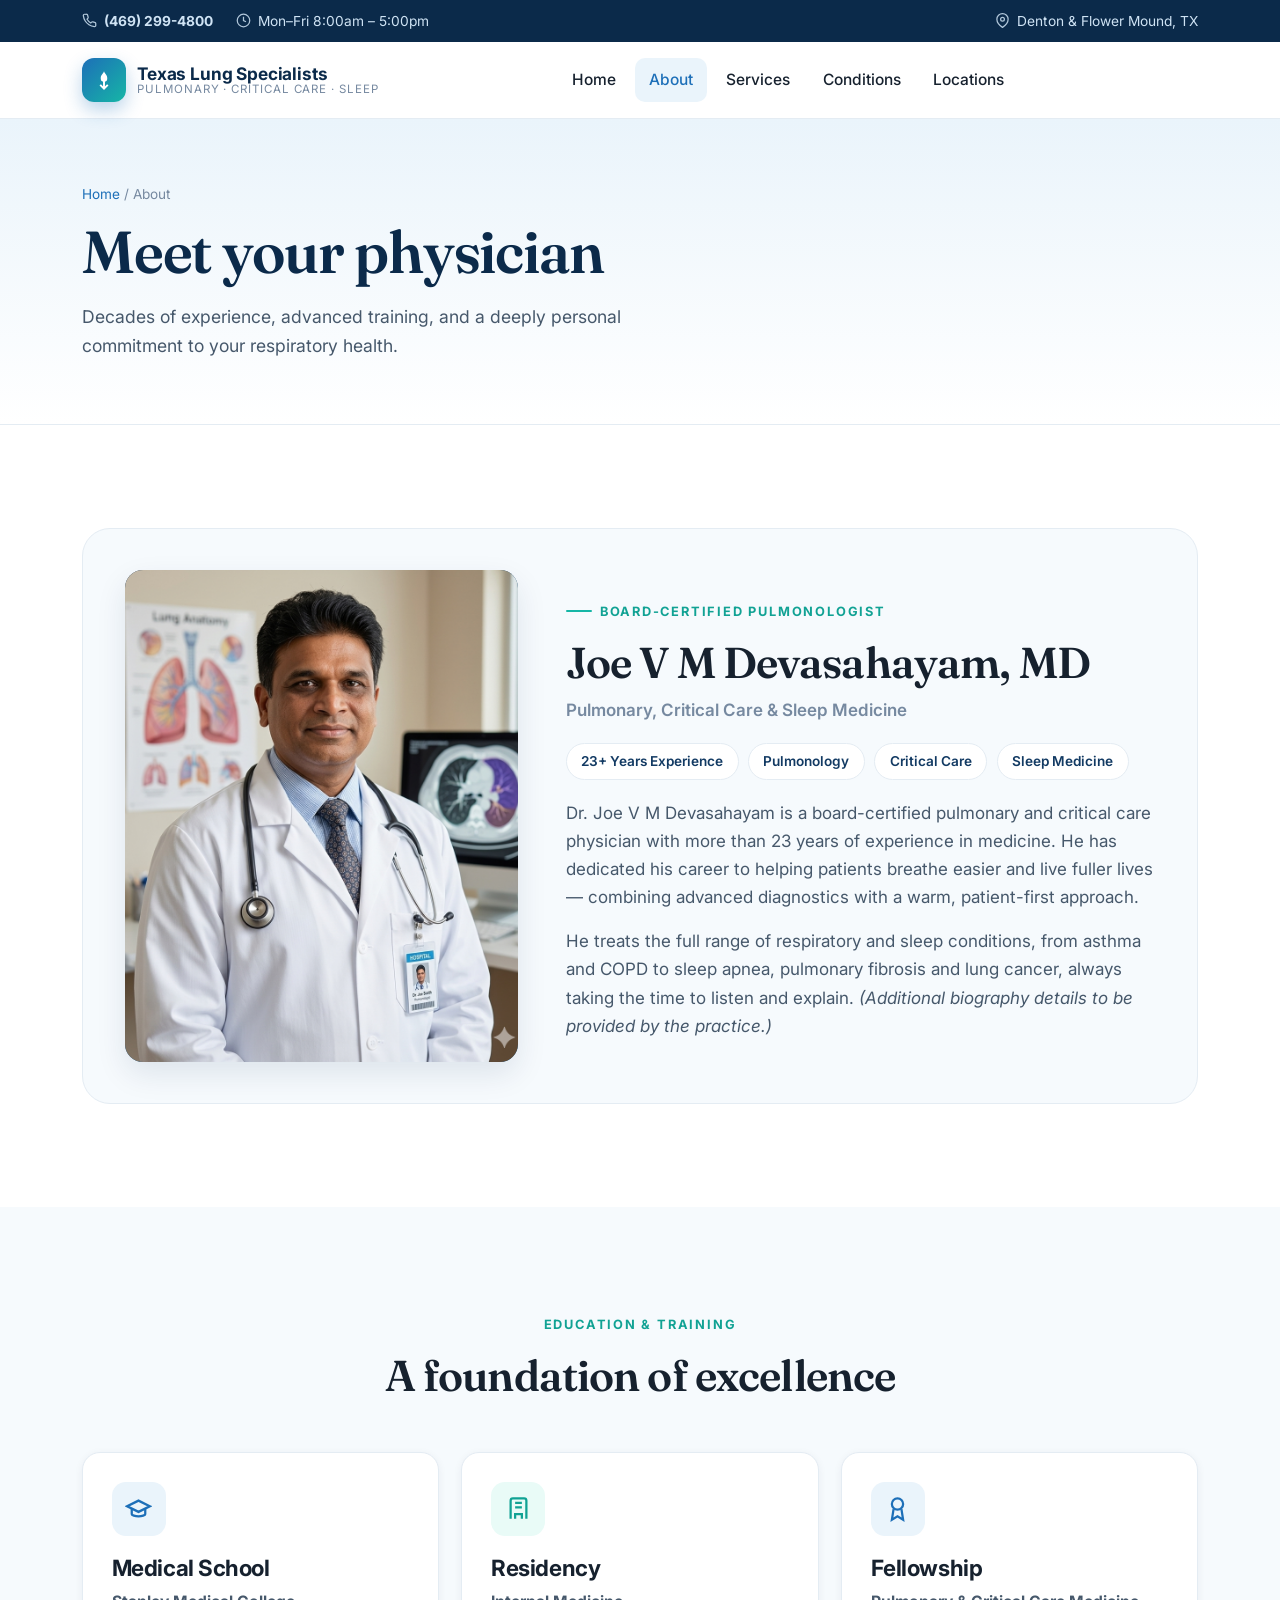
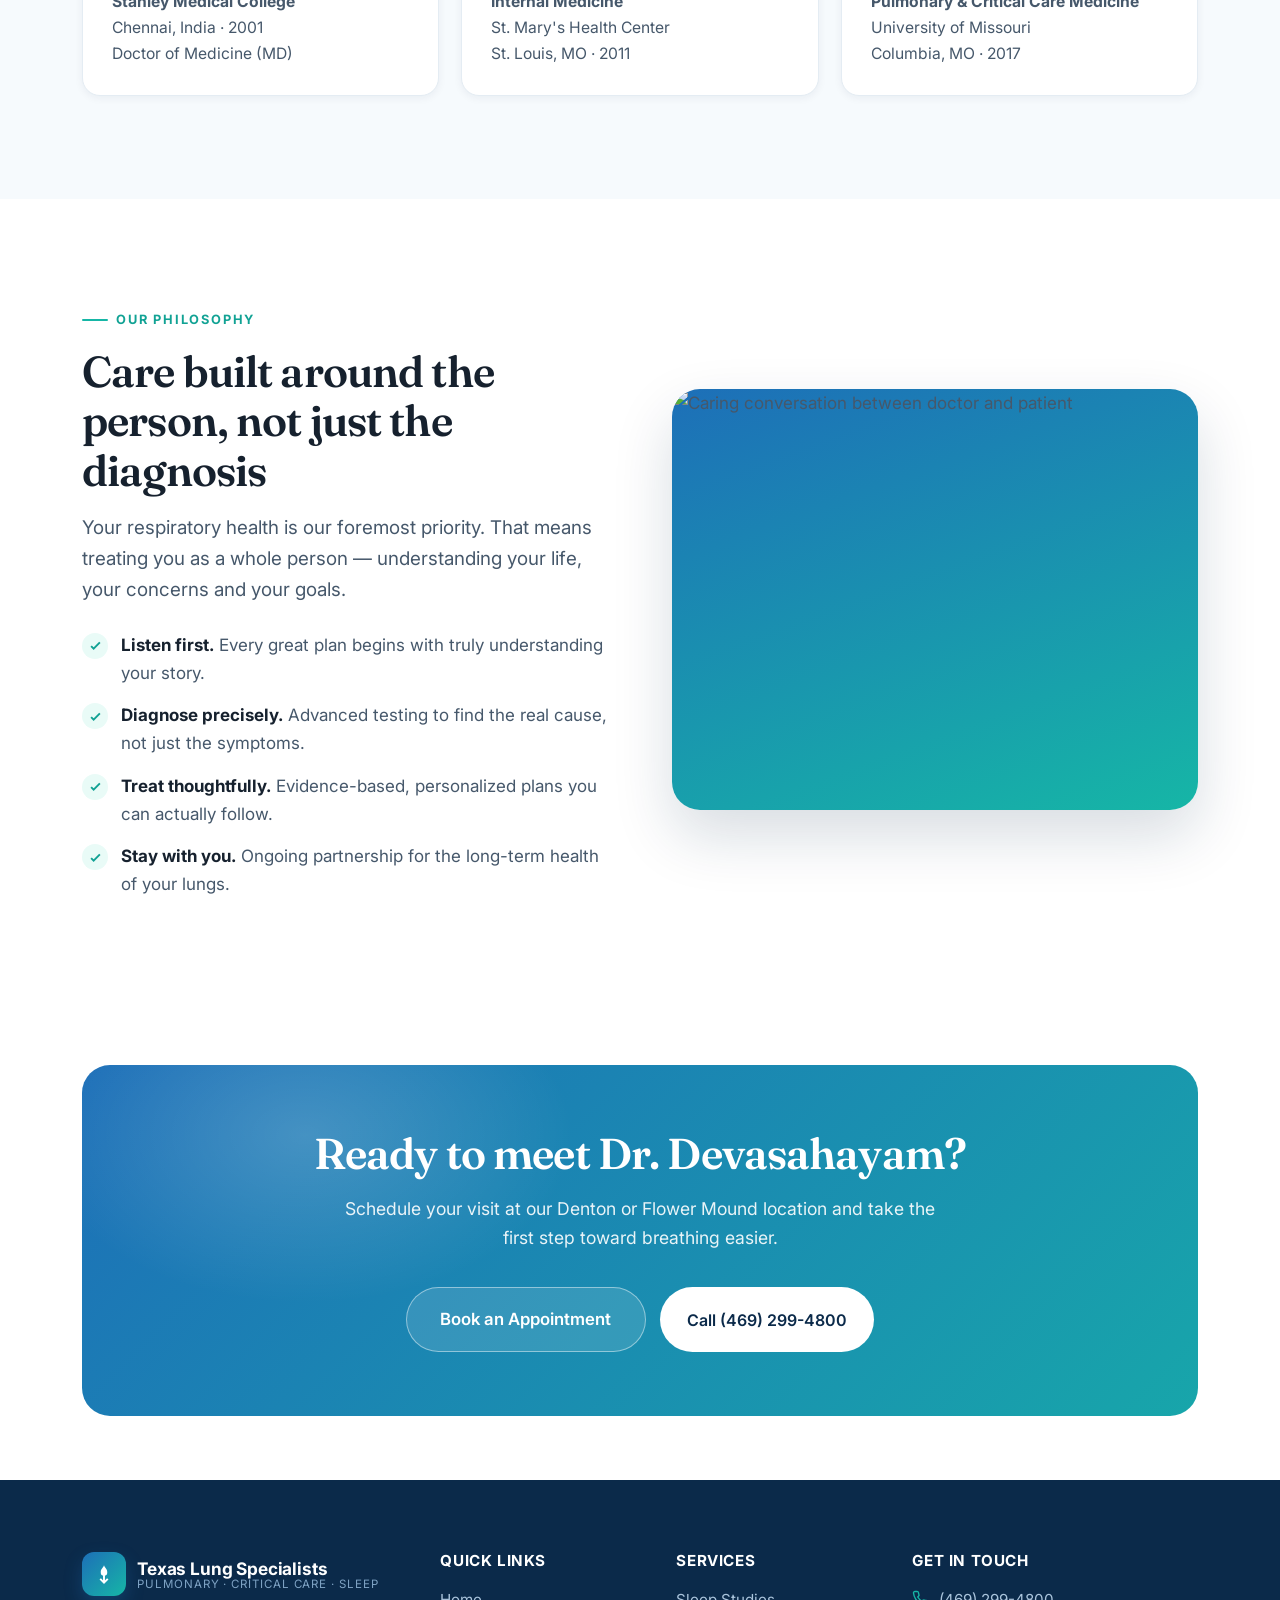
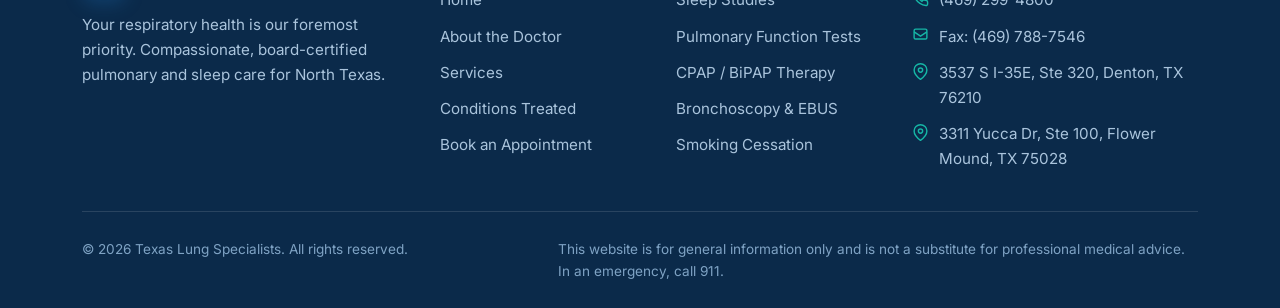
==== about.html @ 9a5e220c "Initial commit: Texas Lung Specialists website Static marketing site (home, about, services, contact" ====
<!DOCTYPE html>
<html lang="en">
<head>
<meta charset="UTF-8">
<meta name="viewport" content="width=device-width, initial-scale=1.0">
<title>About Dr. Joe V M Devasahayam | Texas Lung Specialists</title>
<meta name="description" content="Meet Dr. Joe V M Devasahayam, MD — a board-certified pulmonary and critical care physician with 23+ years of experience serving Denton and Flower Mound, TX.">
<link rel="preconnect" href="https://fonts.googleapis.com">
<link rel="preconnect" href="https://fonts.gstatic.com" crossorigin>
<link href="https://fonts.googleapis.com/css2?family=Fraunces:opsz,wght@9..144,500;9..144,600;9..144,700&family=Inter:wght@400;500;600;700&display=swap" rel="stylesheet">
<link rel="stylesheet" href="css/styles.css">
<link rel="icon" href="data:image/svg+xml,%3Csvg xmlns='http://www.w3.org/2000/svg' viewBox='0 0 32 32'%3E%3Crect width='32' height='32' rx='8' fill='%231d6fb8'/%3E%3Cpath d='M16 7c-1 3-4 4-4 8a4 4 0 0 0 8 0c0-4-3-5-4-8z' fill='white'/%3E%3C/svg%3E">
</head>
<body>

<!-- TOP BAR -->
<div class="topbar">
  <div class="container">
    <div class="tb-group">
      <a class="tb-item" href="tel:4692994800"><svg viewBox="0 0 24 24" fill="none" stroke="currentColor" stroke-width="2"><path d="M22 16.92v3a2 2 0 0 1-2.18 2 19.79 19.79 0 0 1-8.63-3.07 19.5 19.5 0 0 1-6-6 19.79 19.79 0 0 1-3.07-8.67A2 2 0 0 1 4.11 2h3a2 2 0 0 1 2 1.72c.13.96.36 1.9.7 2.81a2 2 0 0 1-.45 2.11L8.09 9.91a16 16 0 0 0 6 6l1.27-1.27a2 2 0 0 1 2.11-.45c.91.34 1.85.57 2.81.7A2 2 0 0 1 22 16.92z"/></svg><strong>(469) 299-4800</strong></a>
      <span class="tb-item tb-group secondary"><svg viewBox="0 0 24 24" fill="none" stroke="currentColor" stroke-width="2"><circle cx="12" cy="12" r="10"/><path d="M12 6v6l4 2"/></svg> Mon–Fri 8:00am – 5:00pm</span>
    </div>
    <div class="tb-group secondary">
      <span class="tb-item"><svg viewBox="0 0 24 24" fill="none" stroke="currentColor" stroke-width="2"><path d="M21 10c0 7-9 13-9 13s-9-6-9-13a9 9 0 0 1 18 0z"/><circle cx="12" cy="10" r="3"/></svg> Denton &amp; Flower Mound, TX</span>
    </div>
  </div>
</div>

<!-- HEADER -->
<header class="header" id="header">
  <div class="container nav">
    <a class="brand" href="index.html">
      <span class="brand-mark"><svg viewBox="0 0 24 24" fill="none" stroke="white" stroke-width="1.8"><path d="M12 4c-.8 2.5-3 3.2-3 6.5a3 3 0 0 0 6 0C15 7.2 12.8 6.5 12 4z" fill="white" stroke="none"/><path d="M12 13v7M8.5 16.5l3.5 3.5 3.5-3.5"/></svg></span>
      <span class="brand-text"><strong>Texas Lung Specialists</strong><span>Pulmonary · Critical Care · Sleep</span></span>
    </a>
    <nav class="nav-links" id="navLinks">
      <a href="index.html">Home</a>
      <a href="about.html" class="active">About</a>
      <a href="services.html">Services</a>
      <a href="services.html#conditions">Conditions</a>
      <a href="contact.html">Locations</a>
    </nav>
    <div class="nav-cta">
      <button class="nav-toggle" id="navToggle" aria-label="Menu"><span></span></button>
    </div>
  </div>
</header>

<!-- PAGE HERO -->
<section class="page-hero">
  <div class="container">
    <div class="crumbs"><a href="index.html">Home</a> / About</div>
    <h1>Meet your physician</h1>
    <p>Decades of experience, advanced training, and a deeply personal commitment to your respiratory health.</p>
  </div>
</section>

<!-- DOCTOR PROFILE -->
<section>
  <div class="container">
    <div class="doc-card reveal">
      <div class="doc-photo">
        <img src="assets/Dr.Joe.png" alt="Dr. Joe V M Devasahayam, MD" style="object-position:50% 18%">
      </div>
      <div>
        <span class="eyebrow">Board-Certified Pulmonologist</span>
        <h2>Joe V M Devasahayam, MD</h2>
        <p style="margin-top:.5rem;color:var(--muted);font-weight:600">Pulmonary, Critical Care &amp; Sleep Medicine</p>
        <div class="doc-cred">
          <span class="pill">23+ Years Experience</span>
          <span class="pill">Pulmonology</span>
          <span class="pill">Critical Care</span>
          <span class="pill">Sleep Medicine</span>
        </div>
        <p>Dr. Joe V M Devasahayam is a board-certified pulmonary and critical care physician with more than 23 years of experience in medicine. He has dedicated his career to helping patients breathe easier and live fuller lives — combining advanced diagnostics with a warm, patient-first approach.</p>
        <p style="margin-top:1rem">He treats the full range of respiratory and sleep conditions, from asthma and COPD to sleep apnea, pulmonary fibrosis and lung cancer, always taking the time to listen and explain. <em>(Additional biography details to be provided by the practice.)</em></p>
      </div>
    </div>
  </div>
</section>

<!-- EDUCATION & TRAINING -->
<section style="background:var(--cloud)">
  <div class="container">
    <div class="section-head center reveal">
      <span class="eyebrow">Education &amp; Training</span>
      <h2>A foundation of excellence</h2>
    </div>
    <div class="grid grid-3">
      <div class="card reveal">
        <span class="ico"><svg viewBox="0 0 24 24" fill="none" stroke="currentColor" stroke-width="2"><path d="M22 10L12 5 2 10l10 5 10-5z"/><path d="M6 12v5c0 1 3 2 6 2s6-1 6-2v-5"/></svg></span>
        <h3>Medical School</h3>
        <p><b>Stanley Medical College</b><br>Chennai, India · 2001<br>Doctor of Medicine (MD)</p>
      </div>
      <div class="card reveal" data-delay="1">
        <span class="ico teal"><svg viewBox="0 0 24 24" fill="none" stroke="currentColor" stroke-width="2"><path d="M19 21V5a2 2 0 0 0-2-2H7a2 2 0 0 0-2 2v16M9 21v-4h6v4"/><path d="M9 7h6M9 11h6"/></svg></span>
        <h3>Residency</h3>
        <p><b>Internal Medicine</b><br>St. Mary's Health Center<br>St. Louis, MO · 2011</p>
      </div>
      <div class="card reveal" data-delay="2">
        <span class="ico"><svg viewBox="0 0 24 24" fill="none" stroke="currentColor" stroke-width="2"><circle cx="12" cy="8" r="5"/><path d="M8.5 12.5L7 22l5-3 5 3-1.5-9.5"/></svg></span>
        <h3>Fellowship</h3>
        <p><b>Pulmonary &amp; Critical Care Medicine</b><br>University of Missouri<br>Columbia, MO · 2017</p>
      </div>
    </div>
  </div>
</section>

<!-- PHILOSOPHY -->
<section>
  <div class="container split">
    <div class="reveal">
      <span class="eyebrow">Our Philosophy</span>
      <h2>Care built around the person, not just the diagnosis</h2>
      <p class="lede" style="margin-top:1rem">Your respiratory health is our foremost priority. That means treating you as a whole person — understanding your life, your concerns and your goals.</p>
      <ul class="checklist">
        <li><span class="tick"><svg viewBox="0 0 24 24" fill="none" stroke="currentColor" stroke-width="3"><path d="M5 13l4 4L19 7"/></svg></span><div><b>Listen first.</b> Every great plan begins with truly understanding your story.</div></li>
        <li><span class="tick"><svg viewBox="0 0 24 24" fill="none" stroke="currentColor" stroke-width="3"><path d="M5 13l4 4L19 7"/></svg></span><div><b>Diagnose precisely.</b> Advanced testing to find the real cause, not just the symptoms.</div></li>
        <li><span class="tick"><svg viewBox="0 0 24 24" fill="none" stroke="currentColor" stroke-width="3"><path d="M5 13l4 4L19 7"/></svg></span><div><b>Treat thoughtfully.</b> Evidence-based, personalized plans you can actually follow.</div></li>
        <li><span class="tick"><svg viewBox="0 0 24 24" fill="none" stroke="currentColor" stroke-width="3"><path d="M5 13l4 4L19 7"/></svg></span><div><b>Stay with you.</b> Ongoing partnership for the long-term health of your lungs.</div></li>
      </ul>
    </div>
    <div class="reveal" data-delay="1">
      <div class="media-frame">
        <!-- PLACEHOLDER: warm clinic / doctor-patient photo -->
        <img src="https://images.unsplash.com/photo-1666214280557-f1b5022eb634?auto=format&fit=crop&w=900&q=80" alt="Caring conversation between doctor and patient">
      </div>
    </div>
  </div>
</section>

<!-- CTA -->
<section class="section-tight">
  <div class="container">
    <div class="cta-band reveal">
      <h2>Ready to meet Dr. Devasahayam?</h2>
      <p>Schedule your visit at our Denton or Flower Mound location and take the first step toward breathing easier.</p>
      <div class="hero-actions">
        <a href="contact.html" class="btn btn-ghost btn-lg">Book an Appointment</a>
        <a href="tel:4692994800" class="btn" style="background:#fff;color:var(--navy)">Call (469) 299-4800</a>
      </div>
    </div>
  </div>
</section>

<!-- FOOTER -->
<footer class="footer">
  <div class="container">
    <div class="footer-grid">
      <div class="foot-about">
        <a class="brand" href="index.html"><span class="brand-mark"><svg viewBox="0 0 24 24" fill="none" stroke="white" stroke-width="1.8"><path d="M12 4c-.8 2.5-3 3.2-3 6.5a3 3 0 0 0 6 0C15 7.2 12.8 6.5 12 4z" fill="white" stroke="none"/><path d="M12 13v7M8.5 16.5l3.5 3.5 3.5-3.5"/></svg></span><span class="brand-text"><strong>Texas Lung Specialists</strong><span>Pulmonary · Critical Care · Sleep</span></span></a>
        <p>Your respiratory health is our foremost priority. Compassionate, board-certified pulmonary and sleep care for North Texas.</p>
      </div>
      <div><h4>Quick Links</h4><ul><li><a href="index.html">Home</a></li><li><a href="about.html">About the Doctor</a></li><li><a href="services.html">Services</a></li><li><a href="services.html#conditions">Conditions Treated</a></li><li><a href="contact.html">Book an Appointment</a></li></ul></div>
      <div><h4>Services</h4><ul><li><a href="services.html">Sleep Studies</a></li><li><a href="services.html">Pulmonary Function Tests</a></li><li><a href="services.html">CPAP / BiPAP Therapy</a></li><li><a href="services.html">Bronchoscopy &amp; EBUS</a></li><li><a href="services.html">Smoking Cessation</a></li></ul></div>
      <div><h4>Get In Touch</h4><ul class="foot-contact">
        <li><svg viewBox="0 0 24 24" fill="none" stroke="currentColor" stroke-width="2"><path d="M22 16.92v3a2 2 0 0 1-2.18 2 19.79 19.79 0 0 1-8.63-3.07 19.5 19.5 0 0 1-6-6 19.79 19.79 0 0 1-3.07-8.67A2 2 0 0 1 4.11 2h3a2 2 0 0 1 2 1.72c.13.96.36 1.9.7 2.81a2 2 0 0 1-.45 2.11L8.09 9.91a16 16 0 0 0 6 6l1.27-1.27a2 2 0 0 1 2.11-.45c.91.34 1.85.57 2.81.7A2 2 0 0 1 22 16.92z"/></svg> <a href="tel:4692994800">(469) 299-4800</a></li>
        <li><svg viewBox="0 0 24 24" fill="none" stroke="currentColor" stroke-width="2"><rect x="3" y="3" width="18" height="14" rx="2"/><path d="M3 7l9 6 9-6"/></svg> Fax: (469) 788-7546</li>
        <li><svg viewBox="0 0 24 24" fill="none" stroke="currentColor" stroke-width="2"><path d="M21 10c0 7-9 13-9 13s-9-6-9-13a9 9 0 0 1 18 0z"/><circle cx="12" cy="10" r="3"/></svg> 3537 S I-35E, Ste 320, Denton, TX 76210</li>
        <li><svg viewBox="0 0 24 24" fill="none" stroke="currentColor" stroke-width="2"><path d="M21 10c0 7-9 13-9 13s-9-6-9-13a9 9 0 0 1 18 0z"/><circle cx="12" cy="10" r="3"/></svg> 3311 Yucca Dr, Ste 100, Flower Mound, TX 75028</li>
      </ul></div>
    </div>
    <div class="footer-bottom">
      <span>© 2026 Texas Lung Specialists. All rights reserved.</span>
      <span class="disc">This website is for general information only and is not a substitute for professional medical advice. In an emergency, call 911.</span>
    </div>
  </div>
</footer>

<script src="js/main.js"></script>
</body>
</html>
---- css/styles.css ----
/* ============================================================
   Texas Lung Specialists — Design System
   A calm, professional, modern medical theme.
   ============================================================ */

/* ---------- Design Tokens ---------- */
:root {
  /* Brand palette — calming clinical blues + fresh teal accent */
  --navy:       #0b2a4a;
  --navy-700:   #123a63;
  --blue:       #1d6fb8;
  --blue-600:   #2a86d6;
  --teal:       #16b6a6;
  --teal-600:   #11a294;
  --sky:        #eaf4fb;
  --sky-200:    #d6e9f7;
  --mint:       #e9fbf7;

  --ink:        #16212e;
  --body:       #46586b;
  --muted:      #7689a0;
  --line:       #e4ecf3;
  --white:      #ffffff;
  --cloud:      #f6fafd;

  --gold:       #f5a623;

  /* Effects */
  --shadow-sm:  0 2px 8px rgba(11, 42, 74, .06);
  --shadow:     0 12px 30px rgba(11, 42, 74, .10);
  --shadow-lg:  0 26px 60px rgba(11, 42, 74, .16);
  --radius:     18px;
  --radius-sm:  12px;
  --radius-lg:  28px;

  --container:  1180px;
  --gap:        clamp(1.5rem, 4vw, 3rem);

  --font:       'Inter', -apple-system, BlinkMacSystemFont, 'Segoe UI', Roboto, sans-serif;
  --display:    'Fraunces', 'Inter', Georgia, serif;
}

/* ---------- Reset ---------- */
*, *::before, *::after { box-sizing: border-box; margin: 0; padding: 0; }
html { scroll-behavior: smooth; -webkit-text-size-adjust: 100%; }
body {
  font-family: var(--font);
  color: var(--body);
  background: var(--white);
  line-height: 1.65;
  font-size: 17px;
  overflow-x: hidden;
}
img { max-width: 100%; display: block; }
a { color: var(--blue); text-decoration: none; transition: color .2s ease; }
a:hover { color: var(--teal-600); }
ul { list-style: none; }
button { font-family: inherit; cursor: pointer; border: none; }

h1, h2, h3, h4 { color: var(--ink); line-height: 1.15; font-weight: 700; letter-spacing: -.02em; }
h1 { font-family: var(--display); font-size: clamp(2.3rem, 5.2vw, 3.7rem); font-weight: 600; }
h2 { font-family: var(--display); font-size: clamp(1.8rem, 3.8vw, 2.7rem); font-weight: 600; }
h3 { font-size: clamp(1.15rem, 2vw, 1.4rem); }

/* ---------- Layout ---------- */
.container { width: 100%; max-width: var(--container); margin-inline: auto; padding-inline: clamp(1.2rem, 4vw, 2rem); }
section { padding: clamp(3.5rem, 8vw, 6.5rem) 0; }
.section-tight { padding: clamp(2.5rem, 5vw, 4rem) 0; }

.eyebrow {
  display: inline-flex; align-items: center; gap: .5rem;
  font-size: .8rem; font-weight: 700; letter-spacing: .14em; text-transform: uppercase;
  color: var(--teal-600); margin-bottom: 1rem;
}
.eyebrow::before { content: ""; width: 26px; height: 2px; background: var(--teal); border-radius: 2px; }

.section-head { max-width: 720px; margin-bottom: clamp(2rem, 4vw, 3.2rem); }
.section-head.center { margin-inline: auto; text-align: center; }
.section-head.center .eyebrow::before { display: none; }
.section-head p { margin-top: 1rem; color: var(--muted); font-size: 1.08rem; }

.lede { font-size: 1.18rem; color: var(--body); }

/* ---------- Buttons ---------- */
.btn {
  display: inline-flex; align-items: center; justify-content: center; gap: .6rem;
  padding: .95rem 1.7rem; border-radius: 999px; font-weight: 600; font-size: 1rem;
  transition: transform .2s ease, box-shadow .25s ease, background .25s ease; white-space: nowrap;
}
.btn svg { width: 19px; height: 19px; }
.btn-primary { background: linear-gradient(135deg, var(--blue) 0%, var(--teal) 130%); color: #fff; box-shadow: 0 10px 24px rgba(29,111,184,.32); }
.btn-primary:hover { color: #fff; transform: translateY(-2px); box-shadow: 0 16px 30px rgba(29,111,184,.4); }
.btn-ghost { background: rgba(255,255,255,.12); color: #fff; border: 1.5px solid rgba(255,255,255,.45); }
.btn-ghost:hover { background: rgba(255,255,255,.22); color: #fff; transform: translateY(-2px); }
.btn-outline { background: #fff; color: var(--navy); border: 1.5px solid var(--line); box-shadow: var(--shadow-sm); }
.btn-outline:hover { color: var(--blue); border-color: var(--blue-600); transform: translateY(-2px); }
.btn-lg { padding: 1.1rem 2.1rem; font-size: 1.05rem; }

/* ---------- Top utility bar ---------- */
.topbar {
  background: var(--navy); color: #cfe3f4; font-size: .86rem;
}
.topbar .container { display: flex; align-items: center; justify-content: space-between; gap: 1rem; min-height: 42px; flex-wrap: wrap; }
.topbar a { color: #cfe3f4; }
.topbar a:hover { color: #fff; }
.topbar .tb-group { display: flex; align-items: center; gap: 1.4rem; flex-wrap: wrap; }
.topbar .tb-item { display: inline-flex; align-items: center; gap: .45rem; }
.topbar svg { width: 15px; height: 15px; opacity: .85; }

/* ---------- Header / Nav ---------- */
.header {
  position: sticky; top: 0; z-index: 50; background: rgba(255,255,255,.88);
  backdrop-filter: saturate(160%) blur(14px); border-bottom: 1px solid var(--line);
  transition: box-shadow .3s ease;
}
.header.scrolled { box-shadow: var(--shadow-sm); }
.nav { display: flex; align-items: center; justify-content: space-between; min-height: 76px; gap: 1rem; }
.brand { display: flex; align-items: center; gap: .7rem; }
.brand-mark {
  width: 44px; height: 44px; border-radius: 12px; flex: none;
  background: linear-gradient(135deg, var(--blue), var(--teal)); display: grid; place-items: center;
  box-shadow: 0 8px 18px rgba(29,111,184,.3);
}
.brand-mark svg { width: 26px; height: 26px; }
.brand-text { display: flex; flex-direction: column; line-height: 1.1; }
.brand-text strong { font-size: 1.08rem; color: var(--navy); letter-spacing: -.01em; }
.brand-text span { font-size: .72rem; color: var(--muted); letter-spacing: .08em; text-transform: uppercase; }

.nav-links { display: flex; align-items: center; gap: .35rem; }
.nav-links a {
  color: var(--ink); font-weight: 500; font-size: .97rem; padding: .55rem .85rem; border-radius: 10px;
  transition: background .2s, color .2s;
}
.nav-links a:hover, .nav-links a.active { background: var(--sky); color: var(--blue); }
.nav-cta { display: flex; align-items: center; gap: .6rem; }

.nav-toggle { display: none; width: 46px; height: 46px; border-radius: 12px; background: var(--sky); place-items: center; }
.nav-toggle span, .nav-toggle span::before, .nav-toggle span::after {
  content: ""; display: block; width: 20px; height: 2px; background: var(--navy); border-radius: 2px; position: relative; transition: .25s;
}
.nav-toggle span::before { position: absolute; top: -6px; }
.nav-toggle span::after  { position: absolute; top: 6px; }
.nav-toggle.open span { background: transparent; }
.nav-toggle.open span::before { top: 0; transform: rotate(45deg); }
.nav-toggle.open span::after  { top: 0; transform: rotate(-45deg); }

/* ---------- Hero ---------- */
.hero { position: relative; background: linear-gradient(180deg, var(--sky) 0%, #fff 100%); overflow: hidden; }
.hero::before {
  content: ""; position: absolute; inset: 0;
  background:
    radial-gradient(60% 60% at 85% 10%, rgba(22,182,166,.16), transparent 60%),
    radial-gradient(50% 50% at 10% 90%, rgba(29,111,184,.12), transparent 60%);
  pointer-events: none;
}
.hero .container { position: relative; display: grid; grid-template-columns: 1.05fr .95fr; gap: clamp(2rem, 5vw, 4rem); align-items: center; padding-top: clamp(3rem, 6vw, 5rem); padding-bottom: clamp(3rem, 6vw, 5rem); }
.hero-badge {
  display: inline-flex; align-items: center; gap: .55rem; background: #fff; border: 1px solid var(--sky-200);
  padding: .5rem 1rem; border-radius: 999px; font-size: .85rem; font-weight: 600; color: var(--navy-700);
  box-shadow: var(--shadow-sm); margin-bottom: 1.5rem;
}
.hero-badge .dot { width: 9px; height: 9px; border-radius: 50%; background: var(--teal); box-shadow: 0 0 0 4px rgba(22,182,166,.22); }
.hero h1 { color: var(--navy); }
.hero h1 .accent { color: var(--blue); }
.hero p.lede { margin-top: 1.4rem; max-width: 540px; }
.hero-actions { margin-top: 2.2rem; display: flex; gap: .9rem; flex-wrap: wrap; }
.hero-trust { margin-top: 2.6rem; display: flex; gap: 2rem; flex-wrap: wrap; }
.hero-trust .ht { display: flex; flex-direction: column; }
.hero-trust .ht b { font-family: var(--display); font-size: 1.9rem; color: var(--navy); font-weight: 600; }
.hero-trust .ht span { font-size: .85rem; color: var(--muted); }

/* Hero visual */
.hero-visual { position: relative; }
.hero-photo {
  position: relative; border-radius: var(--radius-lg); overflow: hidden; aspect-ratio: 4/5;
  background: linear-gradient(160deg, var(--navy) 0%, var(--blue) 100%); box-shadow: var(--shadow-lg);
}
.hero-photo img { width: 100%; height: 100%; object-fit: cover; }
.hero-float {
  position: absolute; background: #fff; border: 2px solid var(--blue); border-radius: var(--radius-sm); box-shadow: var(--shadow); padding: .9rem 1.1rem;
  display: flex; align-items: center; gap: .75rem; font-size: .9rem;
}
.hero-float .ico { width: 38px; height: 38px; border-radius: 10px; display: grid; place-items: center; flex: none; }
.hero-float .ico svg { width: 20px; height: 20px; }
.hero-float b { display: block; color: var(--ink); font-size: .95rem; }
.hero-float small { color: var(--muted); }
.hero-float.f1 { top: 8%; left: -12%; }
.hero-float.f2 { bottom: 9%; right: -10%; }
.hero-float.f3 { bottom: 38%; left: -14%; }

/* Gentle vertical bob — stays beside the photo, never drifts across it */
@keyframes cloudFloat {
  0%   { transform: translateY(0); }
  50%  { transform: translateY(-8px); }
  100% { transform: translateY(0); }
}
.hero-float {
  cursor: default;
  animation: cloudFloat 7s ease-in-out infinite;
  transition: transform .35s ease, box-shadow .35s ease;
}
.hero-float.f1 { animation-duration: 6.5s; animation-delay: 0s; }
.hero-float.f2 { animation-duration: 8s;   animation-delay: -2s; }
.hero-float.f3 { animation-duration: 7.5s; animation-delay: -4s; }
.hero-float:hover {
  animation-play-state: paused;
  transform: translateY(-14px) scale(1.07);
  box-shadow: var(--shadow-lg);
  z-index: 5;
}
@media (prefers-reduced-motion: reduce) {
  .hero-float { animation: none; }
}

/* ---------- Logo / trust strip ---------- */
.trustbar { position: relative; z-index: 3; margin-top: clamp(-4.5rem, -5vw, -2.5rem); }
.trustbar .container {
  background: #fff; border: 1px solid var(--line); border-radius: var(--radius-lg); box-shadow: var(--shadow-lg);
  display: flex; align-items: center; justify-content: space-between; gap: 1.5rem; flex-wrap: wrap;
  padding: 1.6rem clamp(1.5rem, 3vw, 2.5rem);
}
.trustbar .tb-cell { display: flex; align-items: center; gap: .7rem; color: var(--navy-700); font-weight: 600; font-size: .95rem; }
.trustbar .tb-cell svg { width: 26px; height: 26px; color: var(--teal-600); flex: none; }

/* ---------- Photo slideshow ---------- */
.slideshow { position: relative; border-radius: var(--radius-lg); overflow: hidden; box-shadow: var(--shadow-lg); }
.slideshow .slides { position: relative; aspect-ratio: 16 / 7; background: var(--navy); }
.slideshow .slide { position: absolute; inset: 0; opacity: 0; transition: opacity .8s ease; }
.slideshow .slide.active { opacity: 1; }
.slideshow .slide img { width: 100%; height: 100%; object-fit: cover; display: block; }
.slide-nav {
  position: absolute; top: 50%; transform: translateY(-50%); width: 46px; height: 46px; border: none;
  border-radius: 50%; background: rgba(255,255,255,.85); color: var(--navy); font-size: 1.2rem; cursor: pointer;
  display: grid; place-items: center; box-shadow: var(--shadow); transition: background .2s ease, transform .2s ease; z-index: 2;
}
.slide-nav:hover { background: #fff; transform: translateY(-50%) scale(1.08); }
.slide-nav.prev { left: 16px; }
.slide-nav.next { right: 16px; }
.slide-dots { position: absolute; bottom: 16px; left: 0; right: 0; display: flex; justify-content: center; gap: .5rem; z-index: 2; }
.slide-dots button { width: 11px; height: 11px; padding: 0; border: none; border-radius: 50%; background: rgba(255,255,255,.55); cursor: pointer; transition: .25s ease; }
.slide-dots button.active { background: #fff; width: 28px; border-radius: 6px; }

/* ---------- Cards / grids ---------- */
.grid { display: grid; gap: 1.4rem; }
.grid-2 { grid-template-columns: repeat(2, 1fr); }
.grid-3 { grid-template-columns: repeat(3, 1fr); }
.grid-4 { grid-template-columns: repeat(4, 1fr); }

.card {
  background: #fff; border: 1px solid var(--line); border-radius: var(--radius); padding: 1.8rem;
  box-shadow: var(--shadow-sm); transition: transform .25s ease, box-shadow .25s ease, border-color .25s;
}
.card:hover { transform: translateY(-6px); box-shadow: var(--shadow); border-color: var(--sky-200); }
.card.svc-card:hover { border-color: #fff; box-shadow: 0 10px 30px rgba(100, 100, 100, .35); }
.card .ico {
  width: 54px; height: 54px; border-radius: 14px; display: grid; place-items: center; margin-bottom: 1.2rem;
  background: var(--sky); color: var(--blue);
}
.card .ico.teal { background: var(--mint); color: var(--teal-600); }
.card .ico svg { width: 27px; height: 27px; }
.card h3 { margin-bottom: .5rem; }
.card p { font-size: .98rem; color: var(--body); }
.card .more { display: inline-flex; align-items: center; gap: .35rem; margin-top: 1rem; font-weight: 600; font-size: .92rem; }
.card .more svg { width: 16px; height: 16px; transition: transform .2s; }
.card:hover .more svg { transform: translateX(4px); }

/* ---------- Conditions chips ---------- */
.conditions { display: flex; flex-wrap: wrap; gap: .8rem; }
.condition {
  display: inline-flex; align-items: center; gap: .6rem; background: #fff; border: 1px solid var(--line);
  border-radius: 999px; padding: .7rem 1.2rem; font-weight: 600; color: var(--navy-700); font-size: .96rem;
  box-shadow: var(--shadow-sm); transition: .2s;
}
.condition:hover { border-color: var(--teal); color: var(--teal-600); transform: translateY(-2px); }
.condition .dot { width: 8px; height: 8px; border-radius: 50%; background: var(--teal); }

/* ---------- Split / feature ---------- */
.split { display: grid; grid-template-columns: 1fr 1fr; gap: clamp(2rem, 5vw, 4rem); align-items: center; }
.media-frame {
  border-radius: var(--radius-lg); overflow: hidden; box-shadow: var(--shadow-lg); aspect-ratio: 5/4;
  background: linear-gradient(160deg, var(--blue), var(--teal));
}
.media-frame img { width: 100%; height: 100%; object-fit: cover; }
.media-frame.portrait { aspect-ratio: 4/5; }

/* Hovering outer line */
.hover-frame {
  border: 2px solid transparent;
  border-radius: var(--radius-lg);
  padding: clamp(1.25rem, 2.5vw, 2rem);
  transition: border-color .25s ease, box-shadow .25s ease, transform .25s ease;
}
.hover-frame:hover {
  border-color: #fff;
  box-shadow: 0 10px 30px rgba(100, 100, 100, .35);
  transform: translateY(-3px);
}
.checklist { margin-top: 1.6rem; display: grid; gap: .9rem; }
.checklist li { display: flex; gap: .8rem; align-items: flex-start; }
.checklist .tick { width: 26px; height: 26px; border-radius: 50%; background: var(--mint); color: var(--teal-600); display: grid; place-items: center; flex: none; margin-top: 2px; }
.checklist .tick svg { width: 15px; height: 15px; }
.checklist b { color: var(--ink); }

/* ---------- Stats band ---------- */
.band {
  background: linear-gradient(135deg, var(--navy) 0%, var(--navy-700) 60%, var(--blue) 130%); color: #fff; position: relative; overflow: hidden;
}
.band::before { content: ""; position: absolute; inset: 0; background: radial-gradient(50% 80% at 80% 20%, rgba(22,182,166,.25), transparent 60%); }
.band .container { position: relative; }
.band h2 { color: #fff; }
.band .stats { display: grid; grid-template-columns: repeat(4,1fr); gap: 1.5rem; text-align: center; }
.band .stat b { display: block; font-family: var(--display); font-size: clamp(2.2rem,5vw,3.2rem); font-weight: 600; color: #fff; }
.band .stat span { color: #bcd6ee; font-size: .95rem; }

/* ---------- Doctor profile ---------- */
.doc-card { display: grid; grid-template-columns: .8fr 1.2fr; gap: clamp(1.5rem,4vw,3rem); align-items: center; background: var(--cloud); border: 1px solid var(--line); border-radius: var(--radius-lg); padding: clamp(1.5rem,4vw,2.6rem); }
.doc-photo { border-radius: var(--radius); overflow: hidden; aspect-ratio: 4/5; background: linear-gradient(160deg, var(--navy), var(--blue)); box-shadow: var(--shadow); }
.doc-photo img { width: 100%; height: 100%; object-fit: cover; }
.doc-cred { display: flex; flex-wrap: wrap; gap: .6rem; margin: 1.2rem 0; }
.doc-cred .pill { background: #fff; border: 1px solid var(--line); border-radius: 999px; padding: .4rem .9rem; font-size: .85rem; font-weight: 600; color: var(--navy-700); }
.timeline { margin-top: 1.4rem; display: grid; gap: 1rem; }
.timeline li { display: flex; gap: 1rem; }
.timeline .yr { font-weight: 700; color: var(--blue); font-size: .9rem; min-width: 70px; flex: none; }

/* ---------- Steps ---------- */
.steps { display: grid; grid-template-columns: repeat(4,1fr); gap: 1.4rem; counter-reset: step; }
.step { position: relative; padding: 2.4rem 1.5rem 1.6rem; background: #fff; border: 1px solid var(--line); border-radius: var(--radius); box-shadow: var(--shadow-sm); }
.step::before { counter-increment: step; content: counter(step); position: absolute; top: -22px; left: 1.5rem; width: 46px; height: 46px; border-radius: 14px; background: linear-gradient(135deg,var(--blue),var(--teal)); color:#fff; display:grid; place-items:center; font-weight:700; font-size:1.15rem; box-shadow: 0 8px 18px rgba(29,111,184,.32); }
.step h3 { margin-bottom: .4rem; }
.step p { font-size: .95rem; }

/* ---------- Testimonials ---------- */
.testi { background: var(--cloud); }
.t-card { background:#fff; border:1px solid var(--line); border-radius: var(--radius); padding: 1.8rem; box-shadow: var(--shadow-sm); display:flex; flex-direction:column; gap:1rem; }
.t-stars { color: var(--gold); display:flex; gap:2px; }
.t-stars svg { width:18px; height:18px; }
.t-card p { color: var(--ink); font-size: 1.02rem; }
.t-author { display:flex; align-items:center; gap:.8rem; margin-top:auto; }
.t-avatar { width:46px; height:46px; border-radius:50%; background:linear-gradient(135deg,var(--blue),var(--teal)); color:#fff; display:grid; place-items:center; font-weight:700; flex:none; }
.t-author b { display:block; color:var(--ink); font-size:.95rem; }
.t-author small { color: var(--muted); }

/* ---------- FAQ ---------- */
.faq { max-width: 820px; margin-inline: auto; }
.faq-item { border-bottom: 1px solid var(--line); }
.faq-q { width:100%; background:none; text-align:left; display:flex; align-items:center; justify-content:space-between; gap:1rem; padding:1.4rem 0; font-size:1.08rem; font-weight:600; color:var(--ink); }
.faq-q .pm { width:30px; height:30px; border-radius:50%; background:var(--sky); color:var(--blue); display:grid; place-items:center; flex:none; transition:.25s; }
.faq-q .pm svg { width:16px; height:16px; transition:transform .25s; }
.faq-item.open .pm { background: var(--blue); color:#fff; }
.faq-item.open .pm svg { transform: rotate(45deg); }
.faq-a { max-height:0; overflow:hidden; transition:max-height .3s ease; }
.faq-a p { padding-bottom:1.4rem; color:var(--body); }

/* ---------- Locations ---------- */
.loc-card { background:#fff; border:1px solid var(--line); border-radius:var(--radius); overflow:hidden; box-shadow:var(--shadow-sm); transition:.25s; }
.loc-card:hover { box-shadow: var(--shadow); transform: translateY(-4px); }
.loc-map { aspect-ratio: 16/10; background: var(--sky); position:relative; }
.loc-map iframe { width:100%; height:100%; border:0; filter: saturate(1.05); }
.loc-body { padding: 1.6rem; }
.loc-body h3 { margin-bottom:.6rem; }
.loc-meta { display:grid; gap:.6rem; margin:1rem 0; }
.loc-meta li { display:flex; gap:.7rem; align-items:flex-start; font-size:.95rem; }
.loc-meta svg { width:18px; height:18px; color:var(--teal-600); flex:none; margin-top:3px; }

/* ---------- CTA band ---------- */
.cta-band { background: linear-gradient(135deg, var(--blue) 0%, var(--teal) 130%); color:#fff; border-radius: var(--radius-lg); padding: clamp(2.5rem,6vw,4rem); text-align:center; position:relative; overflow:hidden; }
.cta-band::before { content:""; position:absolute; inset:0; background: radial-gradient(40% 80% at 20% 20%, rgba(255,255,255,.18), transparent 60%); }
.cta-band > * { position:relative; }
.cta-band h2 { color:#fff; }
.cta-band p { color: rgba(255,255,255,.9); max-width:620px; margin: 1rem auto 2rem; font-size:1.1rem; }
.cta-band .hero-actions { justify-content:center; }

/* ---------- Appointment form ---------- */
.form-wrap { background:#fff; border:1px solid var(--line); border-radius: var(--radius-lg); padding: clamp(1.6rem,4vw,2.6rem); box-shadow: var(--shadow); }
.form-row { display:grid; grid-template-columns:1fr 1fr; gap:1rem; }
.field { display:flex; flex-direction:column; gap:.4rem; margin-bottom:1.1rem; }
.field label { font-size:.88rem; font-weight:600; color:var(--navy-700); }
.field input, .field select, .field textarea {
  font-family:inherit; font-size:1rem; padding:.85rem 1rem; border:1.5px solid var(--line); border-radius:12px; background:var(--cloud); color:var(--ink); transition:.2s;
}
.field input:focus, .field select:focus, .field textarea:focus { outline:none; border-color:var(--blue-600); background:#fff; box-shadow:0 0 0 4px rgba(42,134,214,.12); }
.field textarea { resize:vertical; min-height:110px; }
.field.name-field input:hover { border-color:#fff; background:#fff; box-shadow:0 10px 30px rgba(100, 100, 100, .35); }
.form-note { font-size:.85rem; color:var(--muted); margin-top:.4rem; }
.form-success { display:none; background:var(--mint); border:1px solid #b9ece4; color:var(--teal-600); padding:1rem 1.2rem; border-radius:12px; font-weight:600; margin-bottom:1.2rem; }
.form-success.show { display:block; }

/* ---------- Animated underline link ---------- */
.link{position:relative;text-decoration:none}
.link::after{content:"";position:absolute;left:0;
  bottom:-3px;width:100%;height:2px;background:#4C5BFF;
  transform:scaleX(0);transform-origin:center;
  transition:transform .3s ease}
.link:hover::after{transform:scaleX(1)}

/* ---------- Footer ---------- */
.footer { background: var(--navy); color:#aac4dc; padding-top: clamp(3rem,6vw,4.5rem); }
.footer a { color:#aac4dc; }
.footer a:hover { color:#fff; }
.footer-grid { display:grid; grid-template-columns: 1.6fr 1fr 1fr 1.4fr; gap: 2rem; padding-bottom: 2.5rem; }
.footer .brand-text strong { color:#fff; }
.footer .brand-text span { color:#7fa3c4; }
.footer h4 { color:#fff; font-size:.95rem; letter-spacing:.04em; text-transform:uppercase; margin-bottom:1.1rem; }
.footer ul { display:grid; gap:.7rem; font-size:.95rem; }
.foot-contact li { display:flex; gap:.6rem; align-items:flex-start; }
.foot-contact svg { width:17px; height:17px; color:var(--teal); flex:none; margin-top:3px; }
.foot-about p { font-size:.95rem; margin:1rem 0; }
.socials { display:flex; gap:.7rem; }
.socials a { width:40px; height:40px; border-radius:50%; background:rgba(255,255,255,.08); display:grid; place-items:center; transition:.2s; }
.socials a:hover { background:var(--teal); }
.socials svg { width:18px; height:18px; color:#fff; }
.footer-bottom { border-top:1px solid rgba(255,255,255,.12); padding:1.6rem 0; display:flex; justify-content:space-between; gap:1rem; flex-wrap:wrap; font-size:.85rem; color:#7fa3c4; }
.footer-bottom .disc { max-width: 640px; }

/* ---------- Page hero (inner pages) ---------- */
.page-hero { background: linear-gradient(180deg, var(--sky), #fff); border-bottom:1px solid var(--line); padding: clamp(2.5rem,5vw,4rem) 0; }
.crumbs { font-size:.85rem; color:var(--muted); margin-bottom:.8rem; }
.crumbs a { color:var(--blue); }
.page-hero h1 { color:var(--navy); }
.page-hero p { margin-top:1rem; max-width:640px; color:var(--body); font-size:1.1rem; }

/* ---------- Reveal animation ---------- */
.reveal { opacity:0; transform: translateY(26px); transition: opacity .6s ease, transform .6s ease; }
.reveal.in { opacity:1; transform:none; }
[data-delay="1"]{ transition-delay:.08s; }
[data-delay="2"]{ transition-delay:.16s; }
[data-delay="3"]{ transition-delay:.24s; }

/* ---------- Responsive ---------- */
@media (max-width: 980px) {
  .hero .container { grid-template-columns: 1fr; }
  .hero-visual { max-width: 460px; margin-inline:auto; order:-1; }
  .hero-float.f3 { display:none; }
  .grid-4 { grid-template-columns: repeat(2,1fr); }
  .steps { grid-template-columns: repeat(2,1fr); }
  .band .stats { grid-template-columns: repeat(2,1fr); }
  .split, .doc-card { grid-template-columns: 1fr; }
  .doc-photo { max-width: 360px; }
  .footer-grid { grid-template-columns: 1fr 1fr; }
}
@media (max-width: 760px) {
  .nav-links, .nav-cta .btn-text { display: none; }
  .nav-toggle { display: grid; }
  .nav-links.open {
    display:flex; flex-direction:column; align-items:stretch; gap:.2rem;
    position:absolute; top:76px; left:0; right:0; background:#fff; padding:1rem;
    border-bottom:1px solid var(--line); box-shadow: var(--shadow);
  }
  .nav-links.open a { padding:.9rem 1rem; }
  .grid-2, .grid-3 { grid-template-columns: 1fr; }
  .form-row { grid-template-columns: 1fr; }
  .footer-grid { grid-template-columns: 1fr; }
  .topbar .tb-group.secondary { display:none; }
  .hero-float { transform: scale(.9); }
  .hero-float.f1 { left:0; }
  .hero-float.f2 { right:0; }
}
@media (max-width: 480px) {
  .grid-4 { grid-template-columns: 1fr; }
  .steps, .band .stats { grid-template-columns: 1fr; }
}

/* Reduced motion */
@media (prefers-reduced-motion: reduce) {
  * { scroll-behavior:auto !important; }
  .reveal { opacity:1; transform:none; transition:none; }
}
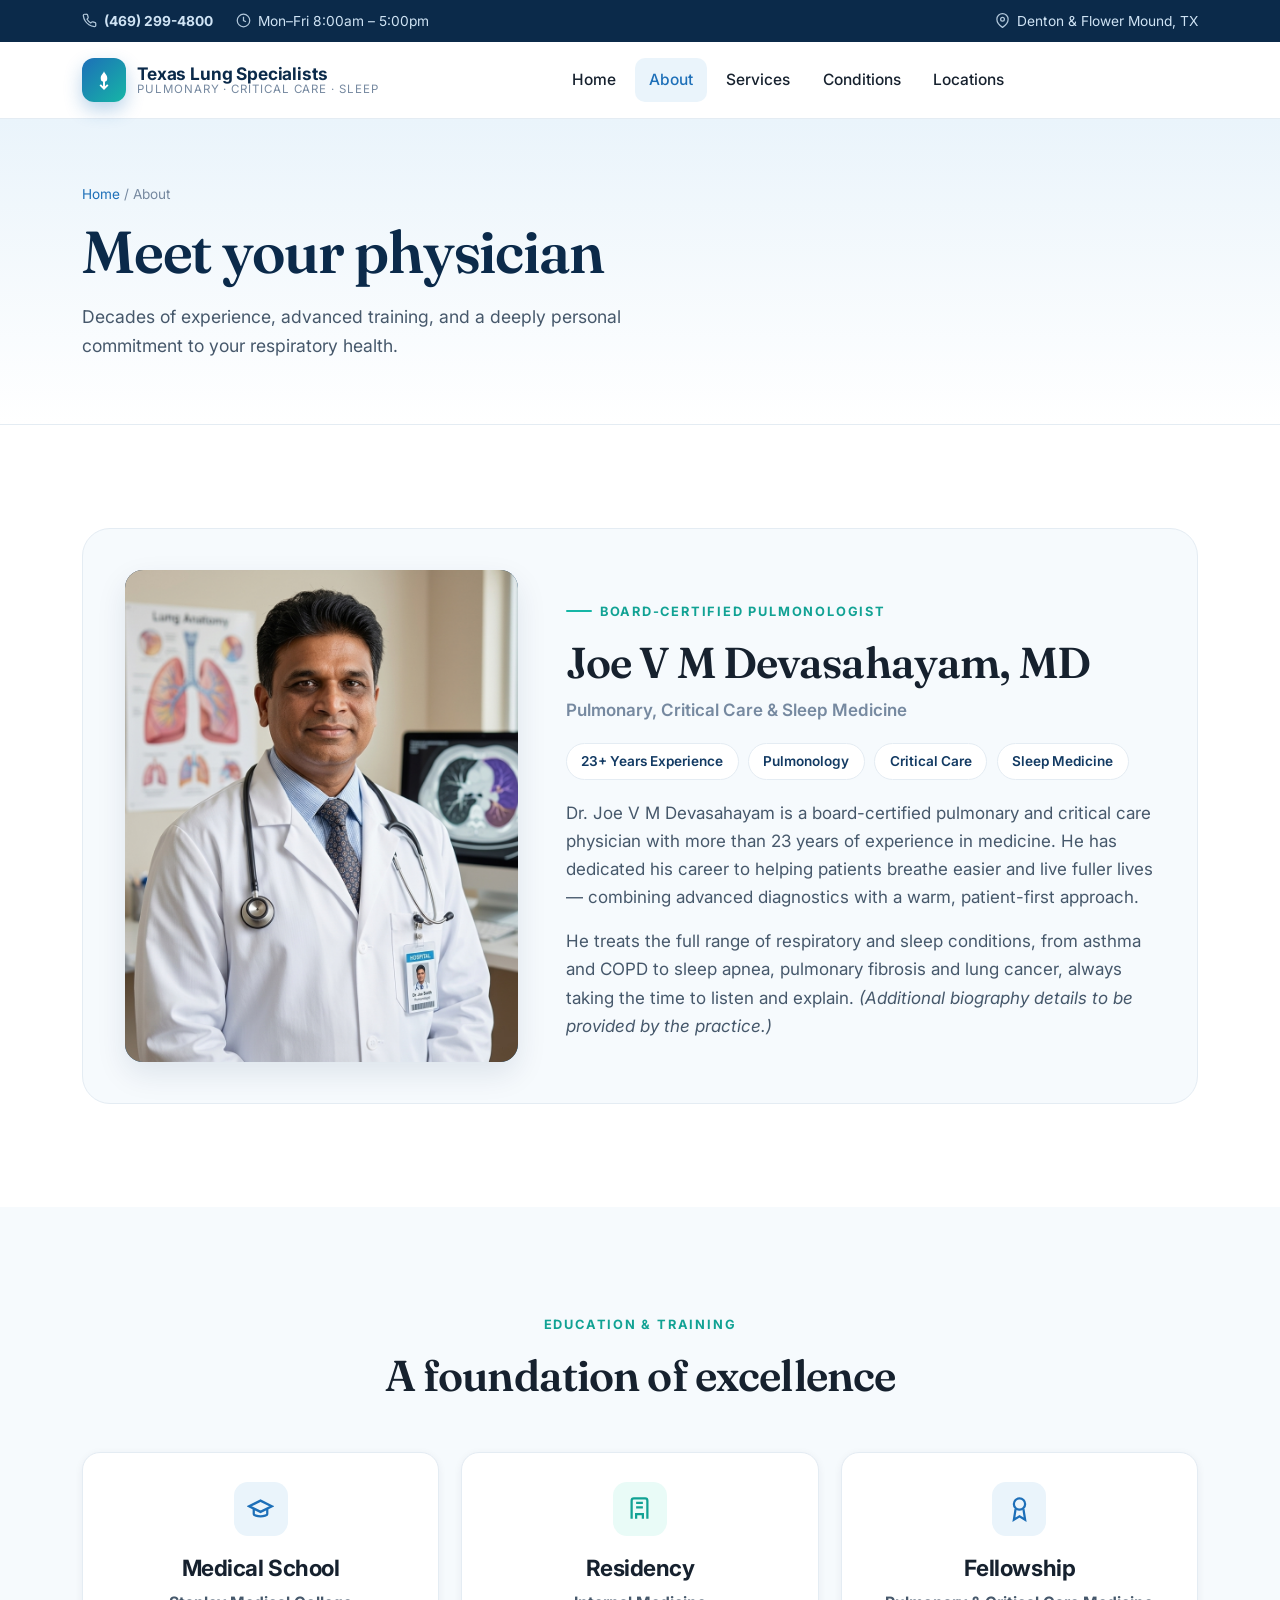
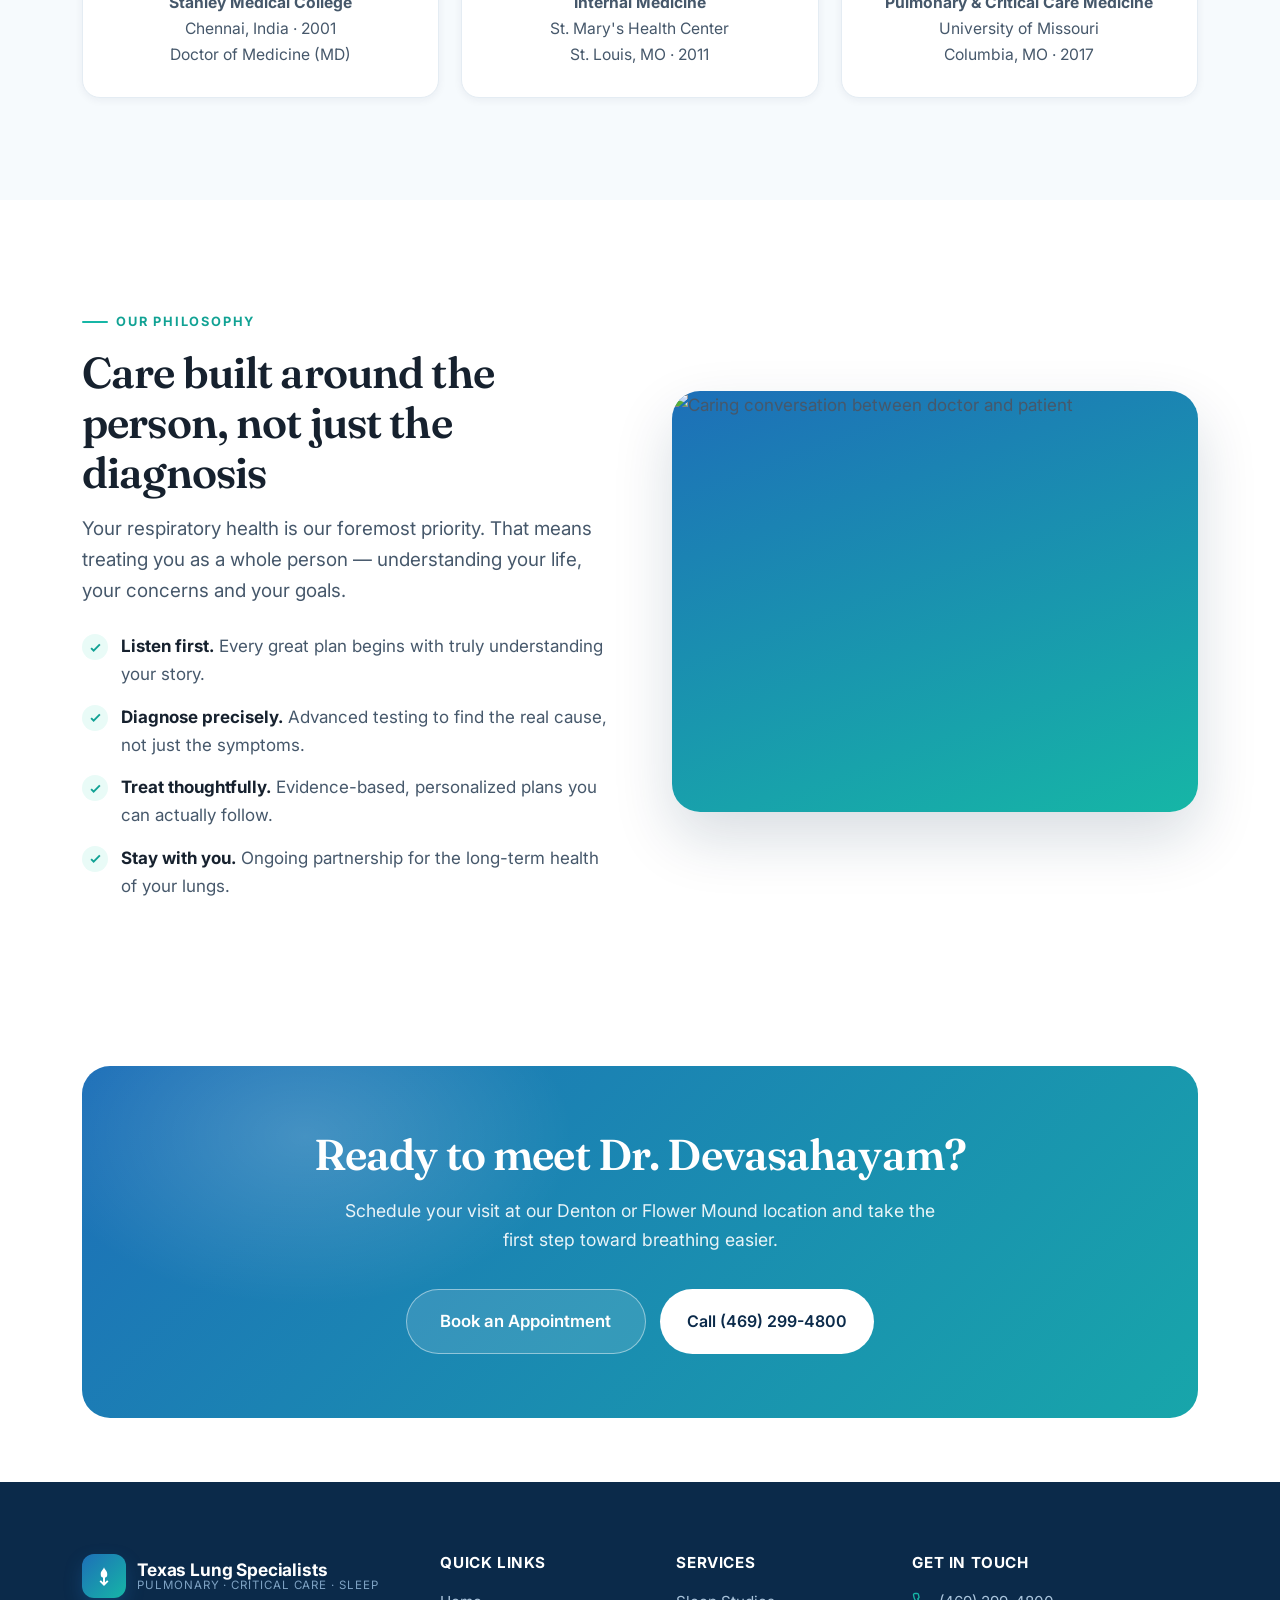
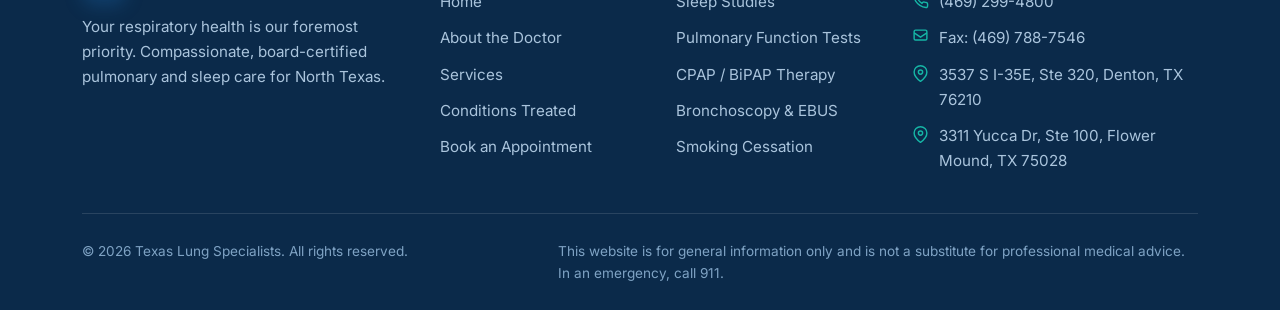
==== commit 07a1cd85: "Changed The AI Photo,Slideshow photos,Text Alignments" ====
--- a/about.html
+++ b/about.html
@@ -60,7 +60,7 @@
   <div class="container">
     <div class="doc-card reveal">
       <div class="doc-photo">
-        <img src="assets/Dr.Joe.png" alt="Dr. Joe V M Devasahayam, MD" style="object-position:50% 18%">
+        <img src="assets/Dr.Joe1.png" alt="Dr. Joe V M Devasahayam, MD" style="object-position:50% 18%">
       </div>
       <div>
         <span class="eyebrow">Board-Certified Pulmonologist</span>
@@ -80,7 +80,7 @@
 </section>
 
 <!-- EDUCATION & TRAINING -->
-<section style="background:var(--cloud)">
+<section class="education" style="background:var(--cloud)">
   <div class="container">
     <div class="section-head center reveal">
       <span class="eyebrow">Education &amp; Training</span>
--- a/css/styles.css
+++ b/css/styles.css
@@ -264,6 +264,12 @@
 .card .more svg { width: 16px; height: 16px; transition: transform .2s; }
 .card:hover .more svg { transform: translateX(4px); }
 
+/* ---------- Education cards (centered) ---------- */
+.education .card { text-align: center; }
+.education .card .ico { margin-left: auto; margin-right: auto; }
+.education .card h3 { text-align: center; }
+.education .card p { margin-top: .6rem; color: var(--body); }
+
 /* ---------- Conditions chips ---------- */
 .conditions { display: flex; flex-wrap: wrap; gap: .8rem; }
 .condition {
@@ -271,8 +277,175 @@
   border-radius: 999px; padding: .7rem 1.2rem; font-weight: 600; color: var(--navy-700); font-size: .96rem;
   box-shadow: var(--shadow-sm); transition: .2s;
 }
-.condition:hover { border-color: var(--teal); color: var(--teal-600); transform: translateY(-2px); }
+.condition:hover, .condition-action:hover { border-color: var(--teal); color: var(--teal-600); transform: translateY(-2px); }
 .condition .dot { width: 8px; height: 8px; border-radius: 50%; background: var(--teal); }
+.condition-action {
+  all: unset;
+  display: inline-flex;
+  align-items: center;
+  gap: .6rem;
+  background: #fff;
+  border: 1px solid var(--line);
+  border-radius: 999px;
+  padding: .7rem 1.2rem;
+  font-weight: 600;
+  color: var(--navy-700);
+  font-size: .96rem;
+  box-shadow: var(--shadow-sm);
+  transition: .2s;
+  cursor: pointer;
+}
+.condition-action:focus-visible {
+  outline: 3px solid rgba(22, 182, 166, .35);
+  outline-offset: 2px;
+}
+.condition-tooltip { position: relative; }
+.condition-tooltip .tooltip-copy {
+  position: absolute;
+  left: 50%;
+  bottom: calc(100% + .75rem);
+  transform: translateX(-50%) translateY(6px);
+  width: min(280px, 100vw - 3rem);
+  padding: 1rem;
+  border-radius: 18px;
+  background: #fff;
+  border: 1px solid rgba(16, 56, 95, .12);
+  box-shadow: 0 18px 40px rgba(11, 42, 74, .14);
+  color: var(--ink);
+  font-size: .95rem;
+  line-height: 1.5;
+  opacity: 0;
+  visibility: hidden;
+  pointer-events: none;
+  transition: opacity .2s ease, transform .2s ease, visibility .2s ease;
+  z-index: 10;
+}
+.condition-tooltip .tooltip-copy::before {
+  content: "";
+  position: absolute;
+  left: 50%;
+  bottom: -6px;
+  transform: translateX(-50%);
+  border: 6px solid transparent;
+  border-top-color: #fff;
+}
+.condition-tooltip:hover .tooltip-copy {
+  opacity: 1;
+  visibility: visible;
+  transform: translateX(-50%) translateY(0);
+}
+
+.condition-panel-overlay {
+  position: fixed;
+  inset: 0;
+  background: rgba(11, 42, 74, .32);
+  backdrop-filter: blur(8px);
+  display: none;
+  align-items: center;
+  justify-content: center;
+  padding: 1.5rem;
+  z-index: 100;
+}
+.condition-panel-overlay.show {
+  display: flex;
+}
+.condition-panel {
+  background: #fff;
+  border-radius: 28px;
+  max-width: 640px;
+  width: min(100%, 640px);
+  padding: 2rem;
+  box-shadow: 0 30px 80px rgba(11, 42, 74, .16);
+  position: relative;
+}
+.condition-panel .eyebrow {
+  color: var(--teal-600);
+  display: inline-flex;
+  margin-bottom: 1rem;
+}
+.condition-panel h2 {
+  margin-bottom: 1rem;
+}
+.condition-panel p {
+  color: var(--body);
+  font-size: 1rem;
+  line-height: 1.8;
+  margin-top: 1rem;
+}
+.condition-symptoms {
+  display: grid;
+  gap: .75rem;
+  margin-top: .5rem;
+}
+.condition-symptoms-label {
+  font-size: .9rem;
+  font-weight: 700;
+  letter-spacing: .08em;
+  text-transform: uppercase;
+  color: var(--teal-600);
+}
+.symptom-tags {
+  display: flex;
+  flex-wrap: wrap;
+  gap: .65rem;
+}
+.symptom-tag {
+  display: inline-flex;
+  align-items: center;
+  justify-content: center;
+  padding: .6rem 1rem;
+  border-radius: 999px;
+  background: rgba(29, 111, 184, .1);
+  color: var(--navy);
+  font-size: .95rem;
+  font-weight: 600;
+}
+.condition-alert {
+  display: flex;
+  gap: 1rem;
+  align-items: flex-start;
+  background: rgba(29, 111, 184, .1);
+  border: 1px solid rgba(29, 111, 184, .2);
+  border-radius: 20px;
+  padding: 1rem 1.2rem;
+  margin-top: .75rem;
+}
+.condition-alert .alert-icon {
+  width: 36px;
+  height: 36px;
+  border-radius: 14px;
+  background: var(--teal);
+  color: #fff;
+  display: grid;
+  place-items: center;
+  font-weight: 700;
+  font-size: 1.1rem;
+  flex-shrink: 0;
+}
+.condition-alert p {
+  margin: 0;
+  color: var(--ink);
+  line-height: 1.6;
+}
+.condition-panel .close-btn {
+  position: absolute;
+  top: 1rem;
+  right: 1rem;
+  width: 38px;
+  height: 38px;
+  border: 1px solid var(--line);
+  border-radius: 12px;
+  background: #fff;
+  color: var(--ink);
+  font-size: 1.3rem;
+  line-height: 1;
+  display: grid;
+  place-items: center;
+  cursor: pointer;
+}
+.condition-panel .close-btn:hover {
+  background: var(--sky);
+}
 
 /* ---------- Split / feature ---------- */
 .split { display: grid; grid-template-columns: 1fr 1fr; gap: clamp(2rem, 5vw, 4rem); align-items: center; }
